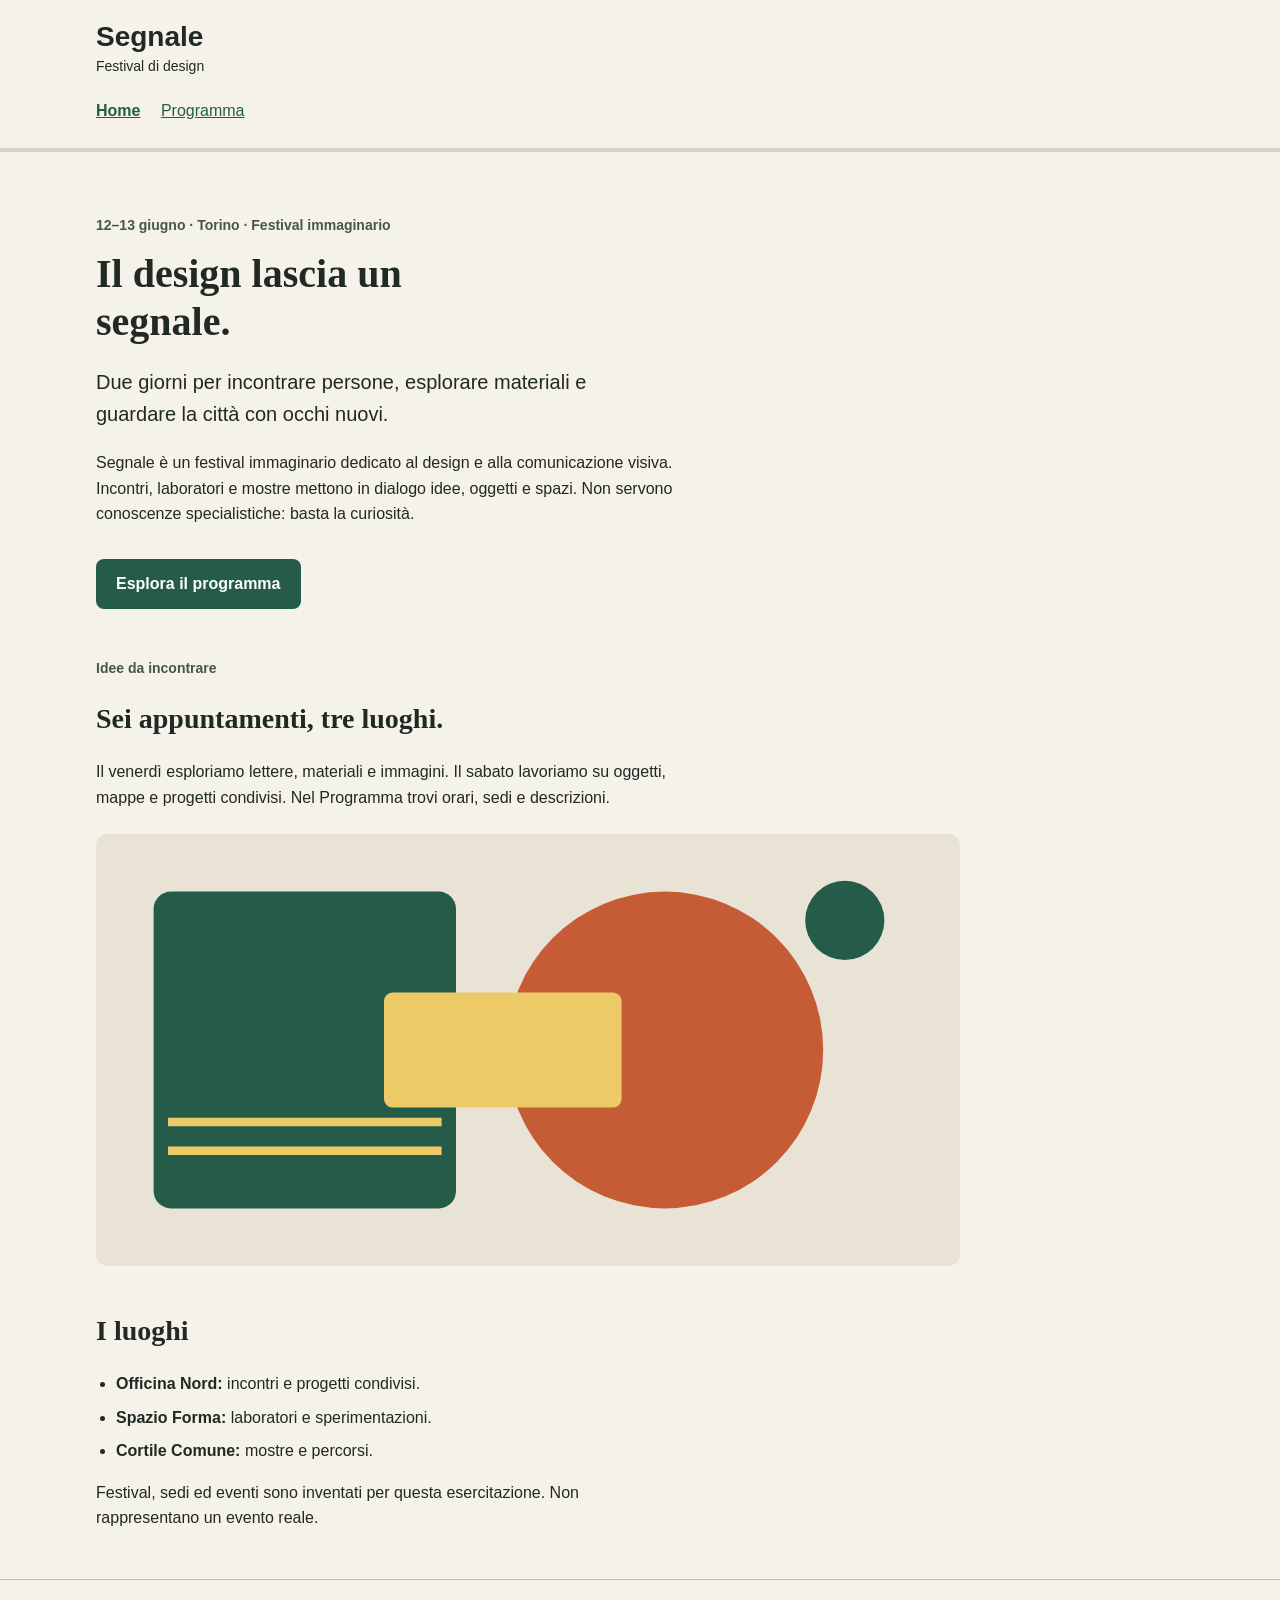
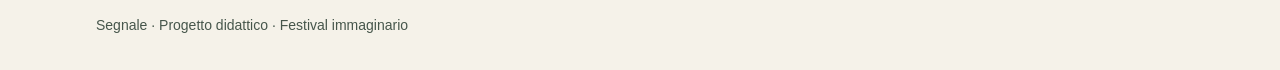
==== index.html @ e7d0f840 "Prima versione" ====
<!doctype html>
<html lang="it">
<head>
  <meta charset="utf-8">
  <meta name="viewport" content="width=device-width, initial-scale=1">
  <title>Segnale — Festival di design</title>
  <link rel="stylesheet" href="style.css">
</head>
<body>
  <a class="skip-link" href="#contenuto">Vai al contenuto</a>
  <header class="site-header">
    <div class="container">
      <a class="brand" href="index.html">Segnale<span>Festival di design</span></a>
      <nav aria-label="Navigazione principale">
        <a href="index.html" aria-current="page">Home</a>
        <!-- Da completare: collegare questa voce alla pagina Programma. -->
        <a href="#">Programma</a>
      </nav>
    </div>
  </header>

  <main id="contenuto" class="container">
    <section class="intro" aria-labelledby="titolo-home">
      <p class="eyebrow">12–13 giugno · Torino · Festival immaginario</p>
      <h1 id="titolo-home">Il design lascia un segnale.</h1>
      <p class="lead">Due giorni per incontrare persone, esplorare materiali e guardare la città con occhi nuovi.</p>
      <p class="reading-text">Segnale è un festival immaginario dedicato al design e alla comunicazione visiva. Incontri, laboratori e mostre mettono in dialogo idee, oggetti e spazi. Non servono conoscenze specialistiche: basta la curiosità.</p>
      <!-- Da completare: anche questo collegamento deve aprire il Programma. -->
      <a class="button-link" href="#">Esplora il programma</a>
    </section>

    <section class="content-section" aria-labelledby="titolo-festival">
      <p class="eyebrow">Idee da incontrare</p>
      <h2 id="titolo-festival">Sei appuntamenti, tre luoghi.</h2>
      <p class="reading-text">Il venerdì esploriamo lettere, materiali e immagini. Il sabato lavoriamo su oggetti, mappe e progetti condivisi. Nel Programma trovi orari, sedi e descrizioni.</p>
      <img class="festival-image" src="assets/festival.svg" alt="Composizione geometrica di cerchi e rettangoli nei colori del festival" width="1200" height="600">
    </section>

    <section class="content-section" aria-labelledby="titolo-luoghi">
      <h2 id="titolo-luoghi">I luoghi</h2>
      <ul class="venues">
        <li><strong>Officina Nord:</strong> incontri e progetti condivisi.</li>
        <li><strong>Spazio Forma:</strong> laboratori e sperimentazioni.</li>
        <li><strong>Cortile Comune:</strong> mostre e percorsi.</li>
      </ul>
      <p class="reading-text">Festival, sedi ed eventi sono inventati per questa esercitazione. Non rappresentano un evento reale.</p>
    </section>
  </main>

  <footer class="site-footer"><div class="container"><p>Segnale · Progetto didattico · Festival immaginario</p></div></footer>
</body>
</html>
---- style.css ----
/* Stile iniziale: tipografia, colori e variabili CSS sono già predisposti.
   Lavoreremo su collegamenti, CSS condiviso e disposizione delle schede. */

/* Scelte comuni: ogni regola usa var() per richiamarne il valore. */
:root {
  --colore-primario: #245c49;
  --colore-primario-scuro: #173f32;
  --colore-sfondo: #f5f2e9;
  --colore-testo: #202923;
  --font-testo: Arial, Helvetica, sans-serif;
  --font-titoli: Georgia, "Times New Roman", serif;
}

* {
  box-sizing: border-box;
}

body {
  margin: 0;
  background: var(--colore-sfondo);
  color: var(--colore-testo);
  font-family: var(--font-testo);
  font-size: 1rem;
  line-height: 1.6;
}

a {
  color: var(--colore-primario);
}

a:hover {
  text-decoration-thickness: 3px;
}

a:focus-visible {
  outline: 3px solid var(--colore-testo);
  outline-offset: 4px;
}

.container {
  width: 92%;
  max-width: 68rem;
  margin: 0 auto;
}

.site-header {
  padding: 1.25rem 0;
  border-bottom: 4px solid #d8d2c5;
}

.brand {
  display: inline-block;
  color: var(--colore-testo);
  font-size: 1.75rem;
  font-weight: bold;
  line-height: 1.2;
  text-decoration: none;
}

.brand span {
  display: block;
  margin-top: 0.25rem;
  font-size: 0.875rem;
  font-weight: normal;
}

nav {
  margin-top: 1rem;
}

nav a {
  display: inline-block;
  margin-right: 1rem;
  padding: 0.25rem 0;
}

nav a[aria-current="page"] {
  font-weight: bold;
}

.intro {
  padding: 3rem 0 1rem;
}

.eyebrow,
.event-meta {
  color: #46564b;
  font-size: 0.875rem;
  font-weight: bold;
}

h1,
h2,
h3 {
  font-family: var(--font-titoli);
  line-height: 1.2;
}

h1 {
  max-width: 18ch;
  margin: 0.75rem 0 1.25rem;
  font-size: 2.5rem;
}

h2 {
  font-size: 1.75rem;
}

h3 {
  margin: 0.5rem 0 0.75rem;
  font-size: 1.375rem;
}

.lead {
  max-width: 48ch;
  font-size: 1.25rem;
}

.reading-text {
  max-width: 65ch;
}

.button-link {
  display: inline-block;
  margin-top: 1rem;
  padding: 0.75rem 1.25rem;
  border-radius: 0.5rem;
  background: var(--colore-primario);
  color: #ffffff;
  font-weight: bold;
  text-decoration: none;
}

.button-link:hover {
  background: var(--colore-primario-scuro);
}

.content-section {
  margin: 2rem 0 3rem;
}

.festival-image {
  display: block;
  width: 100%;
  max-width: 54rem;
  height: auto;
  margin-top: 1.5rem;
  border-radius: 0.75rem;
}

.venues {
  padding-left: 1.25rem;
}

.venues li {
  margin-bottom: 0.5rem;
}

/* Qui inseriremo la regola .event-grid durante la demo. */

.event-card {
  margin-bottom: 1.5rem;
  overflow: hidden;
  border: 1px solid #b7c0b7;
  border-radius: 0.75rem;
  background: #ffffff;
}

.event-card img {
  display: block;
  width: 100%;
  height: auto;
}

.event-body {
  padding: 1.25rem;
}

.event-body p:last-child {
  margin-bottom: 0;
}

.event-place {
  color: #46564b;
  font-size: 0.875rem;
}

.site-footer {
  padding: 1.25rem 0;
  border-top: 1px solid #b7c0b7;
  color: #46564b;
  font-size: 0.875rem;
}

.skip-link {
  position: absolute;
  top: -6rem;
  left: 1rem;
  padding: 0.75rem 1rem;
  background: #ffffff;
  color: var(--colore-testo);
}

.skip-link:focus {
  top: 1rem;
}

/* Qui aggiungeremo la media query durante la demo. */
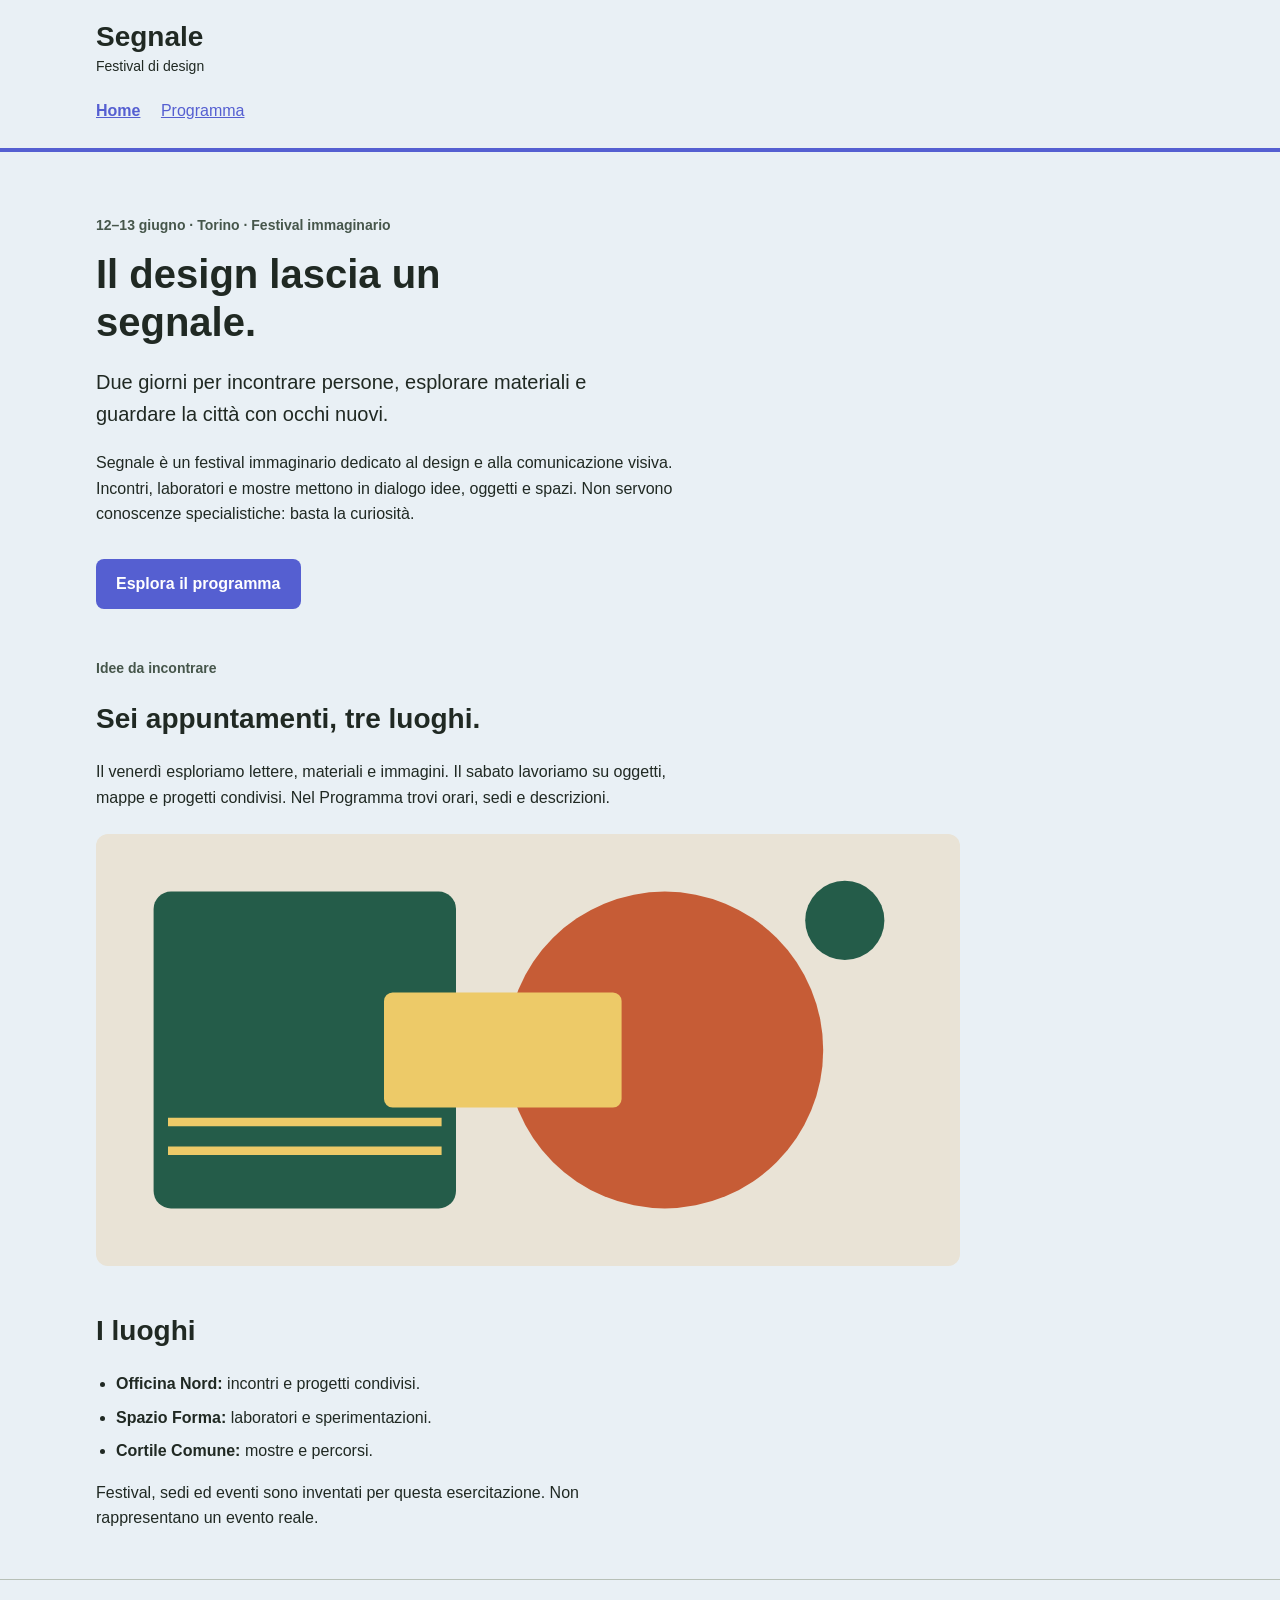
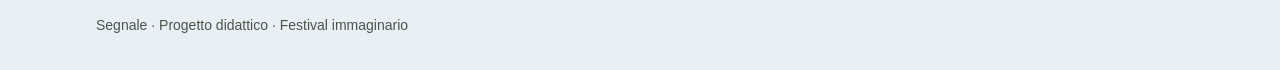
==== commit 01cd21b0: "Modifica 10" ====
--- a/index.html
+++ b/index.html
@@ -13,8 +13,7 @@
       <a class="brand" href="index.html">Segnale<span>Festival di design</span></a>
       <nav aria-label="Navigazione principale">
         <a href="index.html" aria-current="page">Home</a>
-        <!-- Da completare: collegare questa voce alla pagina Programma. -->
-        <a href="#">Programma</a>
+        <a href="programma.html">Programma</a>
       </nav>
     </div>
   </header>
@@ -26,7 +25,7 @@
       <p class="lead">Due giorni per incontrare persone, esplorare materiali e guardare la città con occhi nuovi.</p>
       <p class="reading-text">Segnale è un festival immaginario dedicato al design e alla comunicazione visiva. Incontri, laboratori e mostre mettono in dialogo idee, oggetti e spazi. Non servono conoscenze specialistiche: basta la curiosità.</p>
       <!-- Da completare: anche questo collegamento deve aprire il Programma. -->
-      <a class="button-link" href="#">Esplora il programma</a>
+      <a class="button-link" href="programma.html">Esplora il programma</a>
     </section>
 
     <section class="content-section" aria-labelledby="titolo-festival">
--- a/style.css
+++ b/style.css
@@ -3,12 +3,12 @@
 
 /* Scelte comuni: ogni regola usa var() per richiamarne il valore. */
 :root {
-  --colore-primario: #245c49;
-  --colore-primario-scuro: #173f32;
-  --colore-sfondo: #f5f2e9;
+  --colore-primario: #555fd1;
+  --colore-primario-scuro: #151e63;
+  --colore-sfondo: #e9f0f5;
   --colore-testo: #202923;
-  --font-testo: Arial, Helvetica, sans-serif;
-  --font-titoli: Georgia, "Times New Roman", serif;
+  --font-testo: Verdana, Geneva, sans-serif;
+  --font-titoli: Arial, Helvetica, sans-serif;
 }
 
 * {
@@ -45,7 +45,7 @@
 
 .site-header {
   padding: 1.25rem 0;
-  border-bottom: 4px solid #d8d2c5;
+  border-bottom: 4px solid var(--colore-primario);
 }
 
 .brand {
@@ -156,7 +156,7 @@
   margin-bottom: 0.5rem;
 }
 
-/* Qui inseriremo la regola .event-grid durante la demo. */
+
 
 .event-card {
   margin-bottom: 1.5rem;
@@ -205,4 +205,19 @@
   top: 1rem;
 }
 
-/* Qui aggiungeremo la media query durante la demo. */
+.event-grid {
+  display: grid;
+  grid-template-columns: minmax(0, 1fr);
+  gap: 3rem;
+}
+
+@media (min-width: 600px) {
+  .event-grid {
+    grid-template-columns: repeat(2, minmax(0, 1fr));
+  }
+}
+@media (min-width: 1024px) {
+  .event-grid {
+    grid-template-columns: repeat(3, minmax(0, 1fr));
+  }
+}
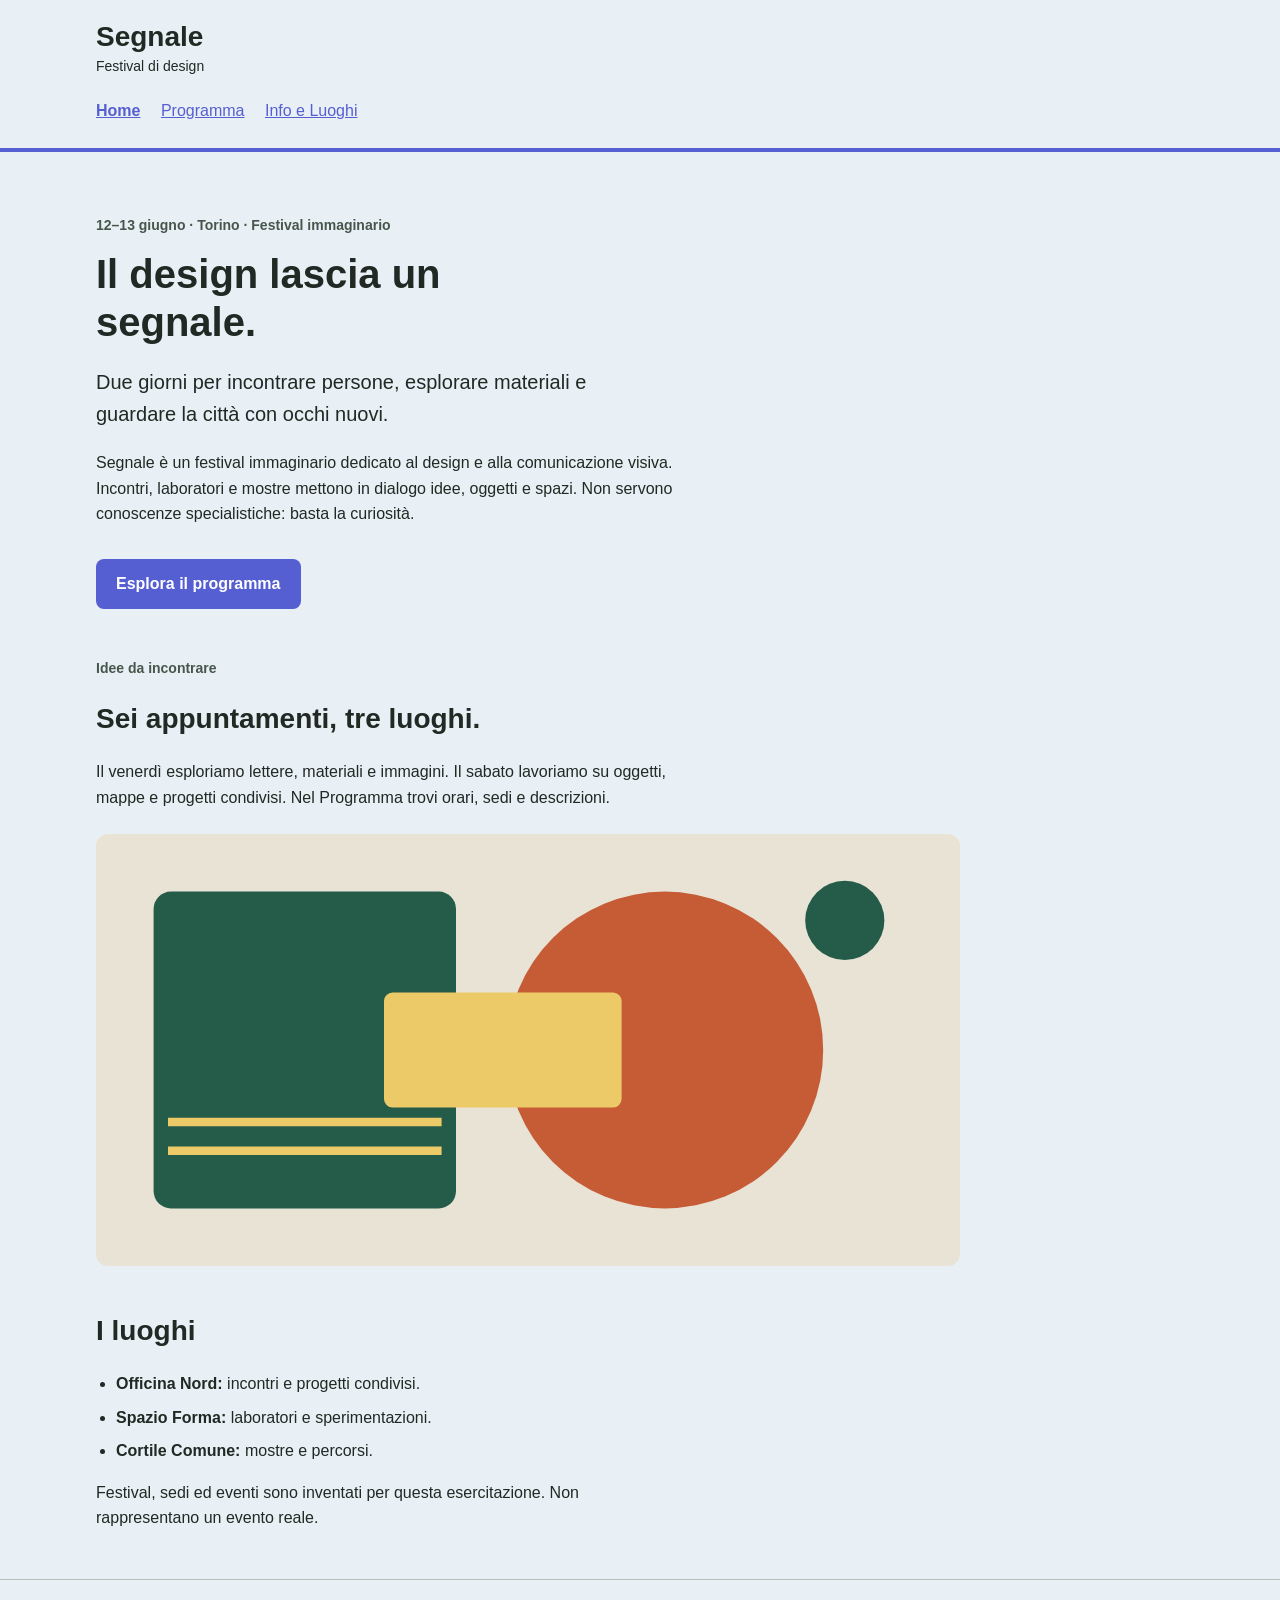
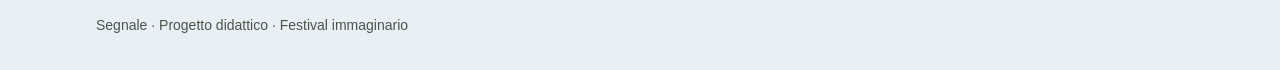
==== commit bb8bb343: "Consegna info html" ====
--- a/index.html
+++ b/index.html
@@ -14,6 +14,7 @@
       <nav aria-label="Navigazione principale">
         <a href="index.html" aria-current="page">Home</a>
         <a href="programma.html">Programma</a>
+        <a href="info.html">Info e Luoghi</a>
       </nav>
     </div>
   </header>
